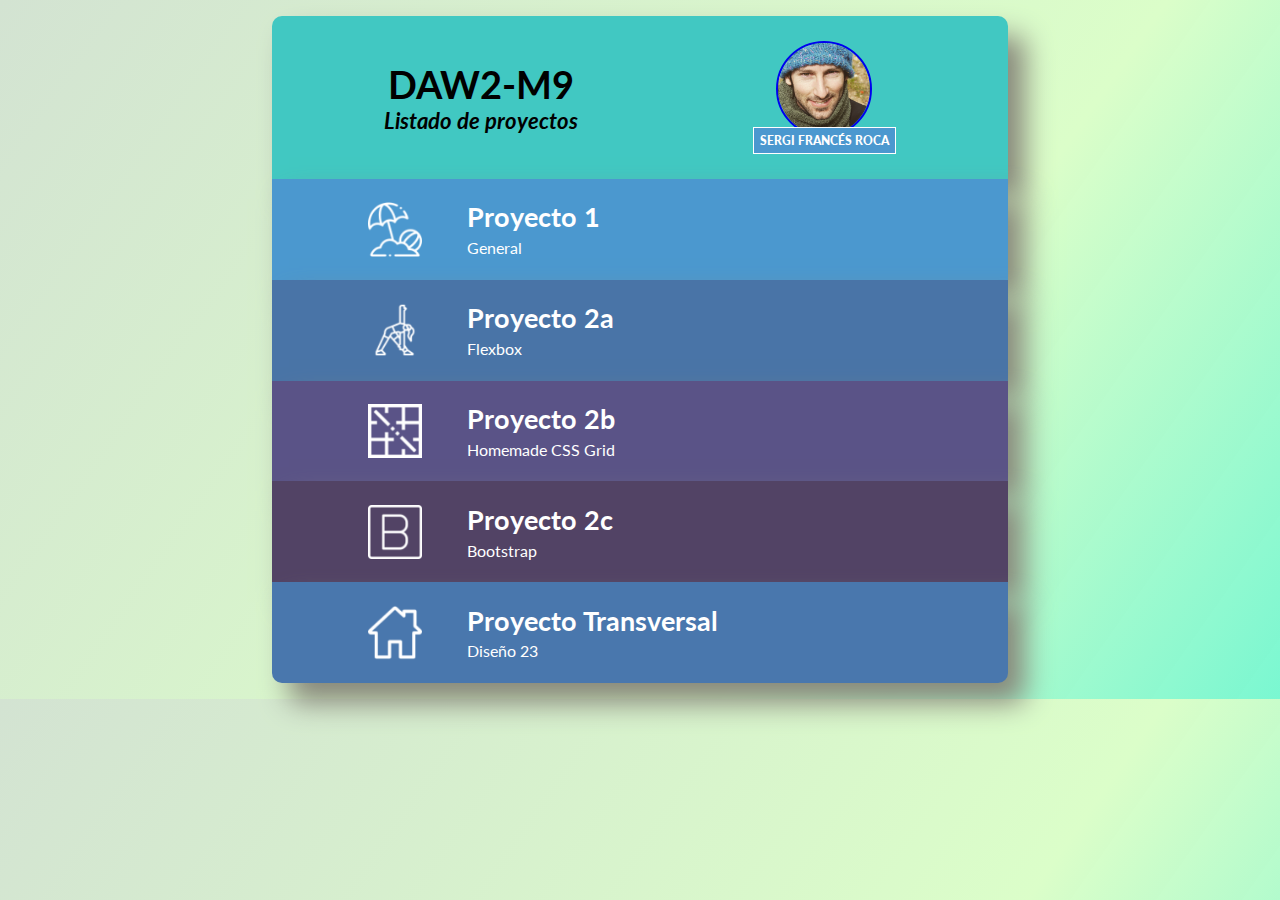
==== index.html @ 59dc9864 "Update index.html" ====
<!DOCTYPE html>
<html lang="en">

<head>
    <meta charset="UTF-8">
    <meta name="viewport" content="width=device-width, initial-scale=1.0">
    <title>Document</title>
    <link rel="stylesheet" href="./css/styleMenu.css">
    <link rel="preconnect" href="https://fonts.gstatic.com">
    <link href="https://fonts.googleapis.com/css2?family=Lato:wght@300&display=swap" rel="stylesheet">
</head>

<body>
    <div class="main-container">
        <header>
            <hgroup class="titulo">
                <h1>DAW2-M9</h1>
                <h3>Listado de proyectos</h3>
            </hgroup>
            <a class="me" href="./UF01 - HTML/CV Html/index.html">
                <img class="perfil" src="./img/perfil.png" alt="fotoperfil">
                <p>Sergi Francés Roca</p>
            </a>

        </header>

        <div class="item item1">
            <a href="./UF01 - HTML/Proyecto1/index.htm" class="fill-div">
                <img src="./img/beach-umbrella.png" alt="">
                <div class="text">
                    <h4>Proyecto 1</h4>
                    <p>General</p>
                </div>

            </a>
        </div>
        <div class="item item2">
            <a href="./UF01 - HTML/proyecto2/index.html" class="fill-div">
                <img src="./img/yoga.png" alt="">
                <div class="text">
                    <h4>Proyecto 2a</h4>
                    <p>Flexbox</p>
                </div>
            </a>
        </div>
        <div class="item item3">
            <a href="./UF01 - HTML/Proyecto2b/index.html" class="fill-div">
                <img src="./img/grid-off.png" alt="">
                <div class="text">
                    <h4>Proyecto 2b</h4>
                    <p>Homemade CSS Grid</p>
                </div>

            </a>
        </div>
        <div class="item item4">
            <a href="./UF01 - HTML/Proyecto2c/index.html" class="fill-div">
                <img src="./img/oreja.png" alt="">
                <div class="text">
                    <h4>Proyecto 2c</h4>
                    <p>Bootstrap</p>
                </div>

            </a>
        </div>
        <div class="item item5">
            <a href="./UF01 - HTML/Diseño23/index.html" class="fill-div">
                <img src="./img/hogar.png" alt="">
                <div class="text">
                    <h4>Proyecto Transversal</h4>
                    <p>Diseño 23</p>
                </div>

            </a>
        </div>


    </div>

</body>

</html>
---- css/styleMenu.css ----
* {
    box-sizing: border-box;
    margin: 0;
}

body {
    background: rgb(211, 227, 210);
    background: linear-gradient(125deg, rgba(211, 227, 210, 1) 0%, rgba(219, 254, 201, 1) 66%, rgba(118, 247, 208, 0.9710259103641457) 100%);
}

.main-container {
    width: 60%;
    margin: auto;
    font-family: 'Lato', sans-serif;
    padding: 1em;
}

header {
    display: flex;
    box-shadow: 17px 20px 28px #88887B;
    background-color: #41C8C2;
    padding: 1.3em;
    font-weight: 900;
    font-size: larger;
    border-top-right-radius: 10px;
    border-top-left-radius: 10px;
    text-align: center;
    justify-content: space-around;
    align-items: center;
}

hgroup {
    vertical-align: middle;
}

.perfil {
    width: 5em;
    height: 5em;
    border-radius: 50%;
    margin: 0;
    border: 2px solid;
}

.me {
    text-decoration: none;
    display: flex;
    flex-direction: column;
    align-items: center;
}

.me p {
    background-color: #4B98CF;
    padding: 0.5em;
    color: white;
    border: 1px solid;
    margin-top: -9.5px;
    text-transform: uppercase;
}

.perfil:hover {
    border: 2px solid red;
    cursor: pointer;
}

p {
    font-size: 0.6em;
}

h3 {
    font-style: italic;
}

.item1 {
    background-color: #4B98CF;
}

.item2 {
    background-color: #4974A7;
}

.item3 {
    background-color: #5A5387;
}

.item4 {
    background-color: #524365;
}

.item5 {
    background-color: #4977AD;
    border-bottom-left-radius: 10px;
    border-bottom-right-radius: 10px;
}

.item {
    display: flex;
    justify-content: space-around;
    width: 100%;
    height: 6.3em;
    box-shadow: 17px 20px 28px #88887B;
    padding-left: 6em;
}

.item:hover {
    border: 2px solid red;
}

a.fill-div {
    display: flex;
    height: 100%;
    width: 100%;
    text-decoration: none;
    align-items: center;
    color: white;
    font-size: 2em;
}

img {
    height: 1.7em;
    width: auto;
    margin-right: 1.4em;
}

.text {
    display: flex;
    flex-direction: column;
    font-size: smaller;
    height: 60%;
    justify-content: space-around;
}

@media screen and (max-width: 900px) {
    .text {
        display: none;
    }
    .item {
        padding-left: unset;
    }
    img {
        margin-right: unset;
    }
    a {
        justify-content: center;
    }
    header {
        font-size: small;
    }
    .me p {
        display: none;
    }
}

@media screen and (max-width: 420px) {
    .main-container {
        width: 100%;
    }
}
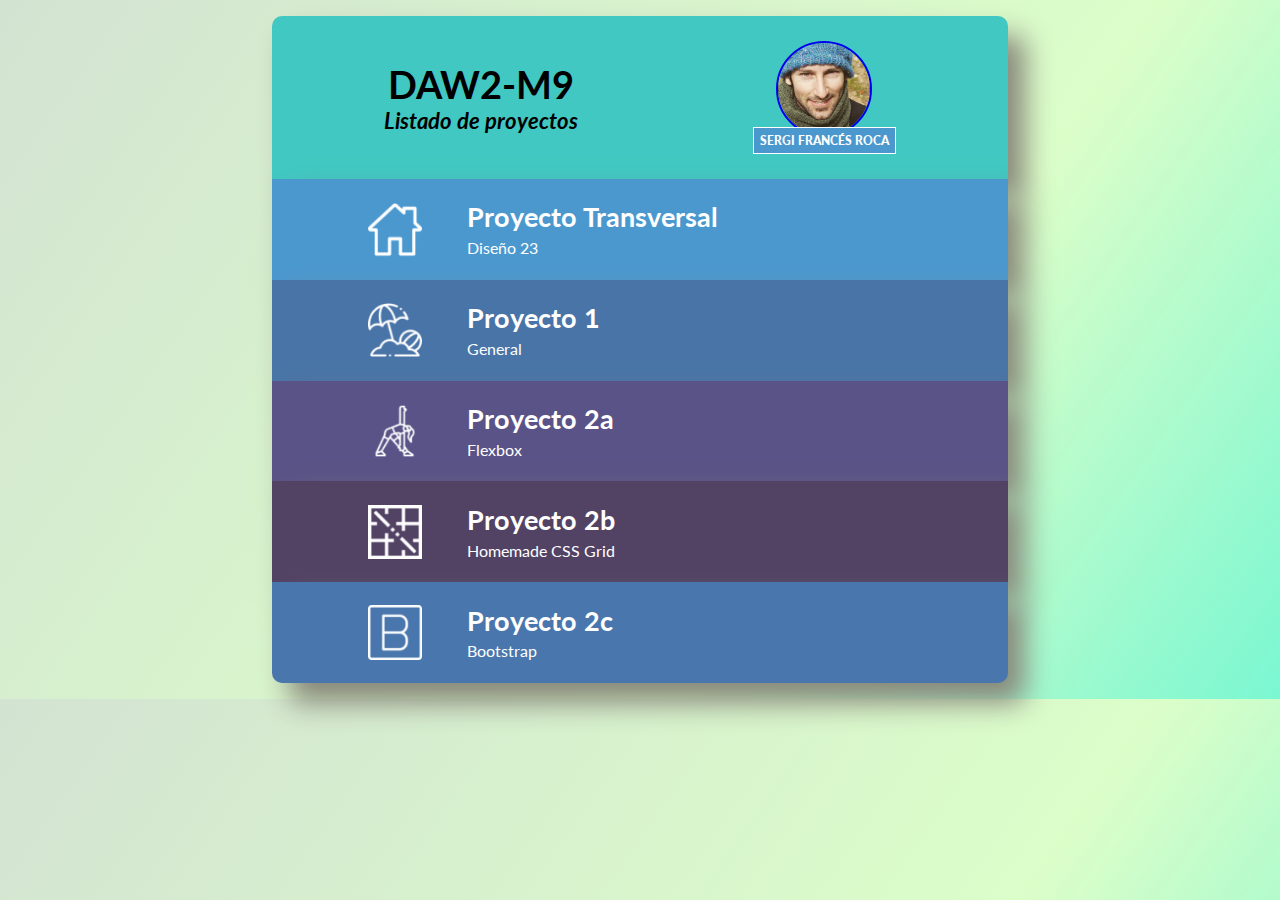
==== commit a73d3899: "reorganizacion portada" ====
--- a/index.html
+++ b/index.html
@@ -17,14 +17,23 @@
                 <h1>DAW2-M9</h1>
                 <h3>Listado de proyectos</h3>
             </hgroup>
-            <a class="me" href="./UF01 - HTML/CV Html/index.html">
+            <a class="me" href="./UF01 - HTML/CvHTML/index.html">
                 <img class="perfil" src="./img/perfil.png" alt="fotoperfil">
                 <p>Sergi Francés Roca</p>
             </a>
 
         </header>
+        <div class="item item1">
+            <a href="./UF01 - HTML/Diseño23/index.html" class="fill-div">
+                <img src="./img/hogar.png" alt="">
+                <div class="text">
+                    <h4>Proyecto Transversal</h4>
+                    <p>Diseño 23</p>
+                </div>
 
-        <div class="item item1">
+            </a>
+        </div>
+        <div class="item item2">
             <a href="./UF01 - HTML/Proyecto1/index.htm" class="fill-div">
                 <img src="./img/beach-umbrella.png" alt="">
                 <div class="text">
@@ -34,7 +43,7 @@
 
             </a>
         </div>
-        <div class="item item2">
+        <div class="item item3">
             <a href="./UF01 - HTML/proyecto2/index.html" class="fill-div">
                 <img src="./img/yoga.png" alt="">
                 <div class="text">
@@ -43,7 +52,7 @@
                 </div>
             </a>
         </div>
-        <div class="item item3">
+        <div class="item item4">
             <a href="./UF01 - HTML/Proyecto2b/index.html" class="fill-div">
                 <img src="./img/grid-off.png" alt="">
                 <div class="text">
@@ -53,7 +62,7 @@
 
             </a>
         </div>
-        <div class="item item4">
+        <div class="item item5">
             <a href="./UF01 - HTML/Proyecto2c/index.html" class="fill-div">
                 <img src="./img/oreja.png" alt="">
                 <div class="text">
@@ -63,20 +72,11 @@
 
             </a>
         </div>
-        <div class="item item5">
-            <a href="./UF01 - HTML/Diseño23/index.html" class="fill-div">
-                <img src="./img/hogar.png" alt="">
-                <div class="text">
-                    <h4>Proyecto Transversal</h4>
-                    <p>Diseño 23</p>
-                </div>
 
-            </a>
-        </div>
 
 
     </div>
 
 </body>
 
-</html>
+</html>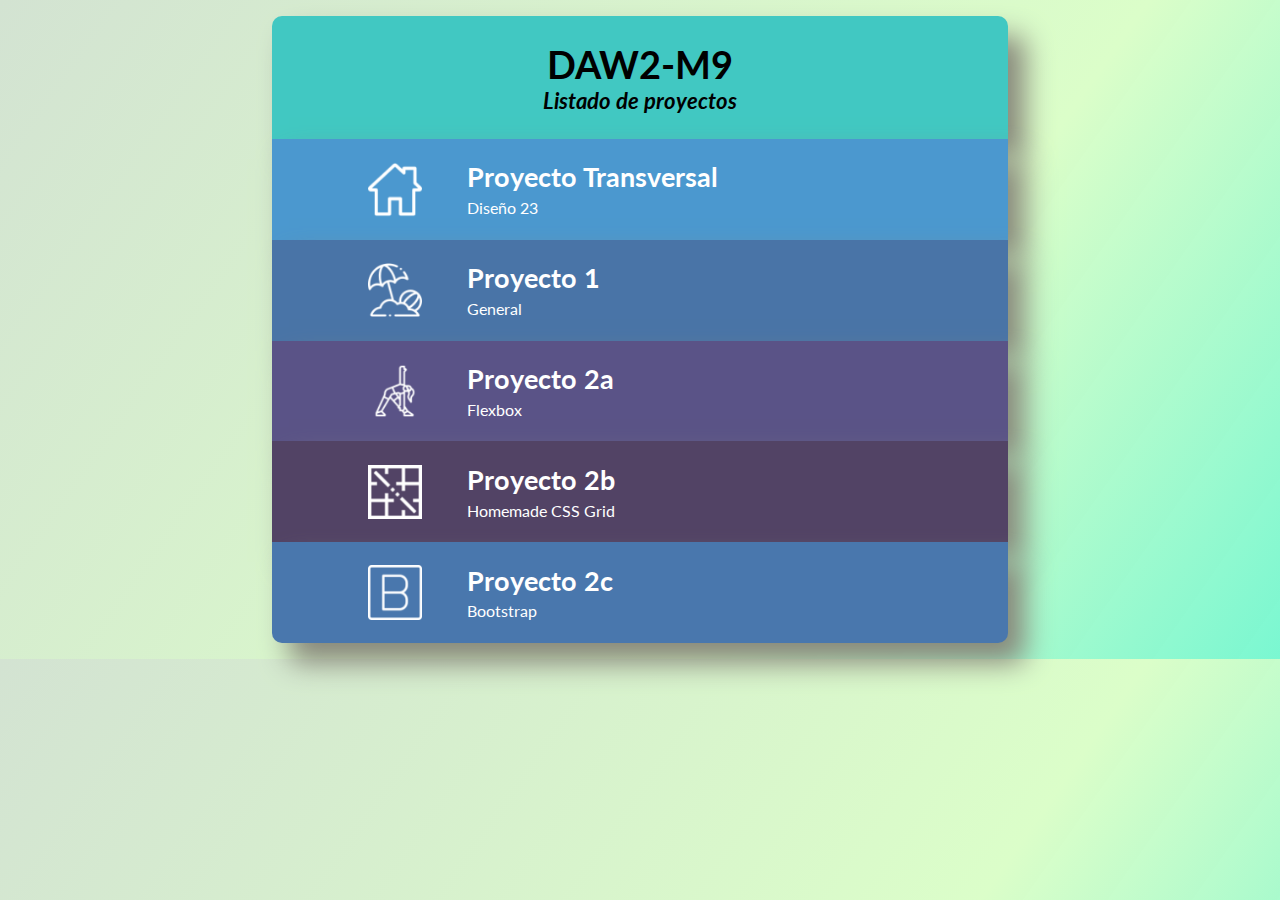
==== commit 7f7d580c: "Arreglo issue. Nuevo .gitignore, he quitado curriculum" ====
--- a/index.html
+++ b/index.html
@@ -5,7 +5,7 @@
     <meta charset="UTF-8">
     <meta name="viewport" content="width=device-width, initial-scale=1.0">
     <title>Document</title>
-    <link rel="stylesheet" href="./css/styleMenu.css">
+    <link rel="stylesheet" href="./UF01 - HTML/PortadaProyectos/css/styleMenu.css">
     <link rel="preconnect" href="https://fonts.gstatic.com">
     <link href="https://fonts.googleapis.com/css2?family=Lato:wght@300&display=swap" rel="stylesheet">
 </head>
@@ -17,15 +17,11 @@
                 <h1>DAW2-M9</h1>
                 <h3>Listado de proyectos</h3>
             </hgroup>
-            <a class="me" href="./UF01 - HTML/CvHTML/index.html">
-                <img class="perfil" src="./img/perfil.png" alt="fotoperfil">
-                <p>Sergi Francés Roca</p>
-            </a>
 
         </header>
         <div class="item item1">
             <a href="./UF01 - HTML/Diseño23/index.html" class="fill-div">
-                <img src="./img/hogar.png" alt="">
+                <img src="./UF01 - HTML/PortadaProyectos/img/hogar.png" alt="">
                 <div class="text">
                     <h4>Proyecto Transversal</h4>
                     <p>Diseño 23</p>
@@ -35,7 +31,7 @@
         </div>
         <div class="item item2">
             <a href="./UF01 - HTML/Proyecto1/index.htm" class="fill-div">
-                <img src="./img/beach-umbrella.png" alt="">
+                <img src="./UF01 - HTML/PortadaProyectos/img/beach-umbrella.png" alt="">
                 <div class="text">
                     <h4>Proyecto 1</h4>
                     <p>General</p>
@@ -45,7 +41,7 @@
         </div>
         <div class="item item3">
             <a href="./UF01 - HTML/proyecto2/index.html" class="fill-div">
-                <img src="./img/yoga.png" alt="">
+                <img src="./UF01 - HTML/PortadaProyectos/img/yoga.png" alt="">
                 <div class="text">
                     <h4>Proyecto 2a</h4>
                     <p>Flexbox</p>
@@ -54,7 +50,7 @@
         </div>
         <div class="item item4">
             <a href="./UF01 - HTML/Proyecto2b/index.html" class="fill-div">
-                <img src="./img/grid-off.png" alt="">
+                <img src="./UF01 - HTML/PortadaProyectos/img/grid-off.png" alt="">
                 <div class="text">
                     <h4>Proyecto 2b</h4>
                     <p>Homemade CSS Grid</p>
@@ -64,7 +60,7 @@
         </div>
         <div class="item item5">
             <a href="./UF01 - HTML/Proyecto2c/index.html" class="fill-div">
-                <img src="./img/oreja.png" alt="">
+                <img src="./UF01 - HTML/PortadaProyectos/img/oreja.png" alt="">
                 <div class="text">
                     <h4>Proyecto 2c</h4>
                     <p>Bootstrap</p>
--- a/UF01 - HTML/PortadaProyectos/css/styleMenu.css
+++ b/UF01 - HTML/PortadaProyectos/css/styleMenu.css
@@ -0,0 +1,157 @@
+* {
+    box-sizing: border-box;
+    margin: 0;
+}
+
+body {
+    background: rgb(211, 227, 210);
+    background: linear-gradient(125deg, rgba(211, 227, 210, 1) 0%, rgba(219, 254, 201, 1) 66%, rgba(118, 247, 208, 0.9710259103641457) 100%);
+}
+
+.main-container {
+    width: 60%;
+    margin: auto;
+    font-family: 'Lato', sans-serif;
+    padding: 1em;
+}
+
+header {
+    display: flex;
+    box-shadow: 17px 20px 28px #88887B;
+    background-color: #41C8C2;
+    padding: 1.3em;
+    font-weight: 900;
+    font-size: larger;
+    border-top-right-radius: 10px;
+    border-top-left-radius: 10px;
+    text-align: center;
+    justify-content: space-around;
+    align-items: center;
+}
+
+hgroup {
+    vertical-align: middle;
+}
+
+.perfil {
+    width: 5em;
+    height: 5em;
+    border-radius: 50%;
+    margin: 0;
+    border: 2px solid;
+}
+
+.me {
+    text-decoration: none;
+    display: flex;
+    flex-direction: column;
+    align-items: center;
+}
+
+.me p {
+    background-color: #4B98CF;
+    padding: 0.5em;
+    color: white;
+    border: 1px solid;
+    margin-top: -9.5px;
+    text-transform: uppercase;
+}
+
+.perfil:hover {
+    border: 2px solid red;
+    cursor: pointer;
+}
+
+p {
+    font-size: 0.6em;
+}
+
+h3 {
+    font-style: italic;
+}
+
+.item1 {
+    background-color: #4B98CF;
+}
+
+.item2 {
+    background-color: #4974A7;
+}
+
+.item3 {
+    background-color: #5A5387;
+}
+
+.item4 {
+    background-color: #524365;
+}
+
+.item5 {
+    background-color: #4977AD;
+    border-bottom-left-radius: 10px;
+    border-bottom-right-radius: 10px;
+}
+
+.item {
+    display: flex;
+    justify-content: space-around;
+    width: 100%;
+    height: 6.3em;
+    box-shadow: 17px 20px 28px #88887B;
+    padding-left: 6em;
+}
+
+.item:hover {
+    border: 2px solid red;
+}
+
+a.fill-div {
+    display: flex;
+    height: 100%;
+    width: 100%;
+    text-decoration: none;
+    align-items: center;
+    color: white;
+    font-size: 2em;
+}
+
+img {
+    height: 1.7em;
+    width: auto;
+    margin-right: 1.4em;
+}
+
+.text {
+    display: flex;
+    flex-direction: column;
+    font-size: smaller;
+    height: 60%;
+    justify-content: space-around;
+}
+
+@media screen and (max-width: 900px) {
+    .text {
+        display: none;
+    }
+    .item {
+        padding-left: unset;
+    }
+    img {
+        margin-right: unset;
+    }
+    a {
+        justify-content: center;
+    }
+    header {
+        font-size: small;
+    }
+    .me p {
+        display: none;
+    }
+}
+
+@media screen and (max-width: 420px) {
+    .main-container {
+        width: 100%;
+    }
+}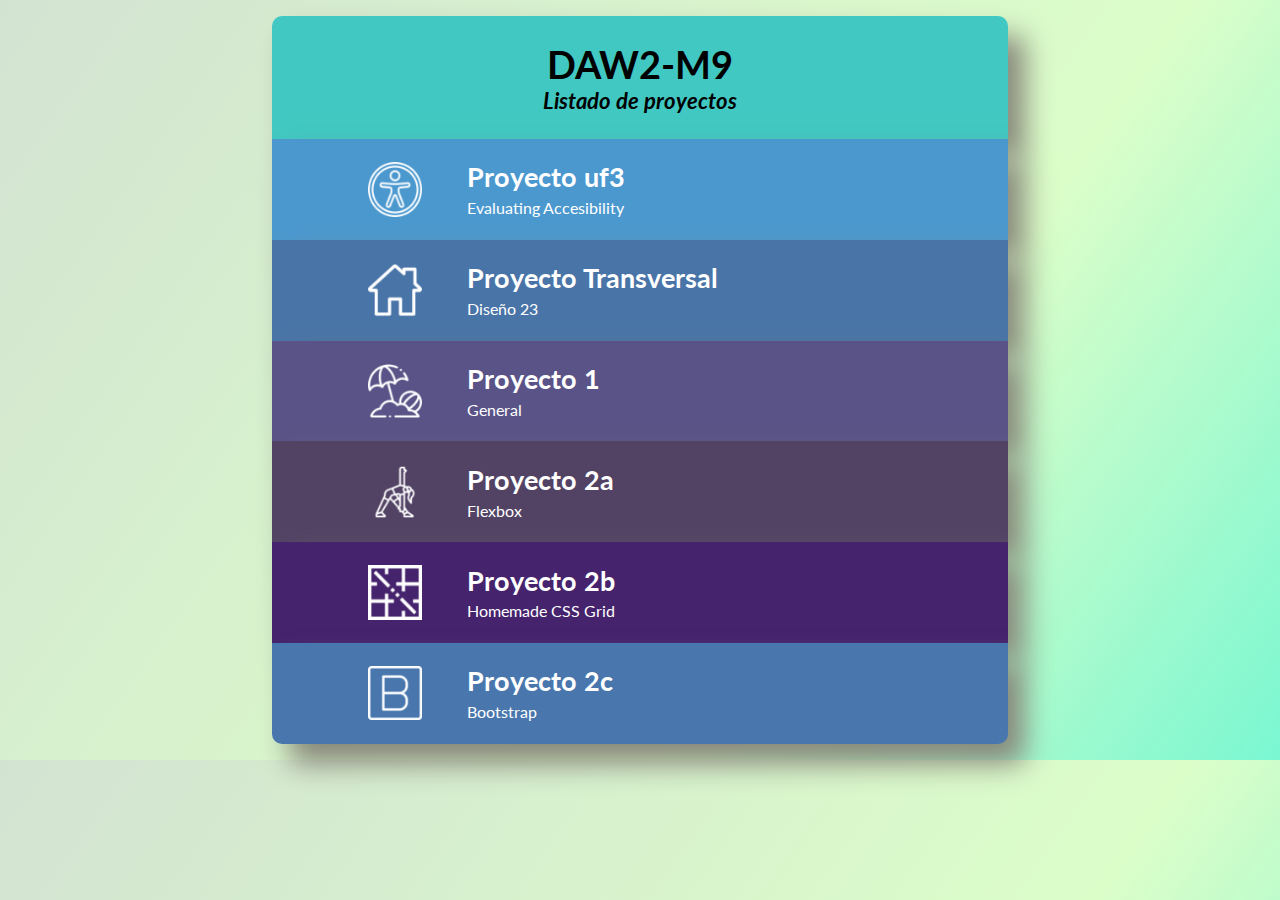
==== commit 29520ecd: "new repair - accesibilidad" ====
--- a/index.html
+++ b/index.html
@@ -20,6 +20,16 @@
 
         </header>
         <div class="item item1">
+            <a href="./UF3/Proyecto/index.html" class="fill-div">
+                <img src="./UF01 - HTML/PortadaProyectos/img/accesibilidad.png" alt="">
+                <div class="text">
+                    <h4>Proyecto uf3</h4>
+                    <p>Evaluating Accesibility</p>
+                </div>
+            </a>
+        </div>
+
+        <div class="item item2">
             <a href="./UF01 - HTML/Diseño23/index.html" class="fill-div">
                 <img src="./UF01 - HTML/PortadaProyectos/img/hogar.png" alt="">
                 <div class="text">
@@ -29,7 +39,7 @@
 
             </a>
         </div>
-        <div class="item item2">
+        <div class="item item3">
             <a href="./UF01 - HTML/Proyecto1/index.htm" class="fill-div">
                 <img src="./UF01 - HTML/PortadaProyectos/img/beach-umbrella.png" alt="">
                 <div class="text">
@@ -39,7 +49,7 @@
 
             </a>
         </div>
-        <div class="item item3">
+        <div class="item item4">
             <a href="./UF01 - HTML/proyecto2/index.html" class="fill-div">
                 <img src="./UF01 - HTML/PortadaProyectos/img/yoga.png" alt="">
                 <div class="text">
@@ -48,17 +58,16 @@
                 </div>
             </a>
         </div>
-        <div class="item item4">
+        <div class="item item5">
             <a href="./UF01 - HTML/Proyecto2b/index.html" class="fill-div">
                 <img src="./UF01 - HTML/PortadaProyectos/img/grid-off.png" alt="">
                 <div class="text">
                     <h4>Proyecto 2b</h4>
                     <p>Homemade CSS Grid</p>
                 </div>
-
             </a>
         </div>
-        <div class="item item5">
+        <div class="item item6">
             <a href="./UF01 - HTML/Proyecto2c/index.html" class="fill-div">
                 <img src="./UF01 - HTML/PortadaProyectos/img/oreja.png" alt="">
                 <div class="text">
@@ -71,6 +80,7 @@
 
 
 
+
     </div>
 
 </body>
--- a/UF01 - HTML/PortadaProyectos/css/styleMenu.css
+++ b/UF01 - HTML/PortadaProyectos/css/styleMenu.css
@@ -33,35 +33,6 @@
     vertical-align: middle;
 }
 
-.perfil {
-    width: 5em;
-    height: 5em;
-    border-radius: 50%;
-    margin: 0;
-    border: 2px solid;
-}
-
-.me {
-    text-decoration: none;
-    display: flex;
-    flex-direction: column;
-    align-items: center;
-}
-
-.me p {
-    background-color: #4B98CF;
-    padding: 0.5em;
-    color: white;
-    border: 1px solid;
-    margin-top: -9.5px;
-    text-transform: uppercase;
-}
-
-.perfil:hover {
-    border: 2px solid red;
-    cursor: pointer;
-}
-
 p {
     font-size: 0.6em;
 }
@@ -87,6 +58,10 @@
 }
 
 .item5 {
+    background-color: #45236d;
+}
+
+.item6 {
     background-color: #4977AD;
     border-bottom-left-radius: 10px;
     border-bottom-right-radius: 10px;
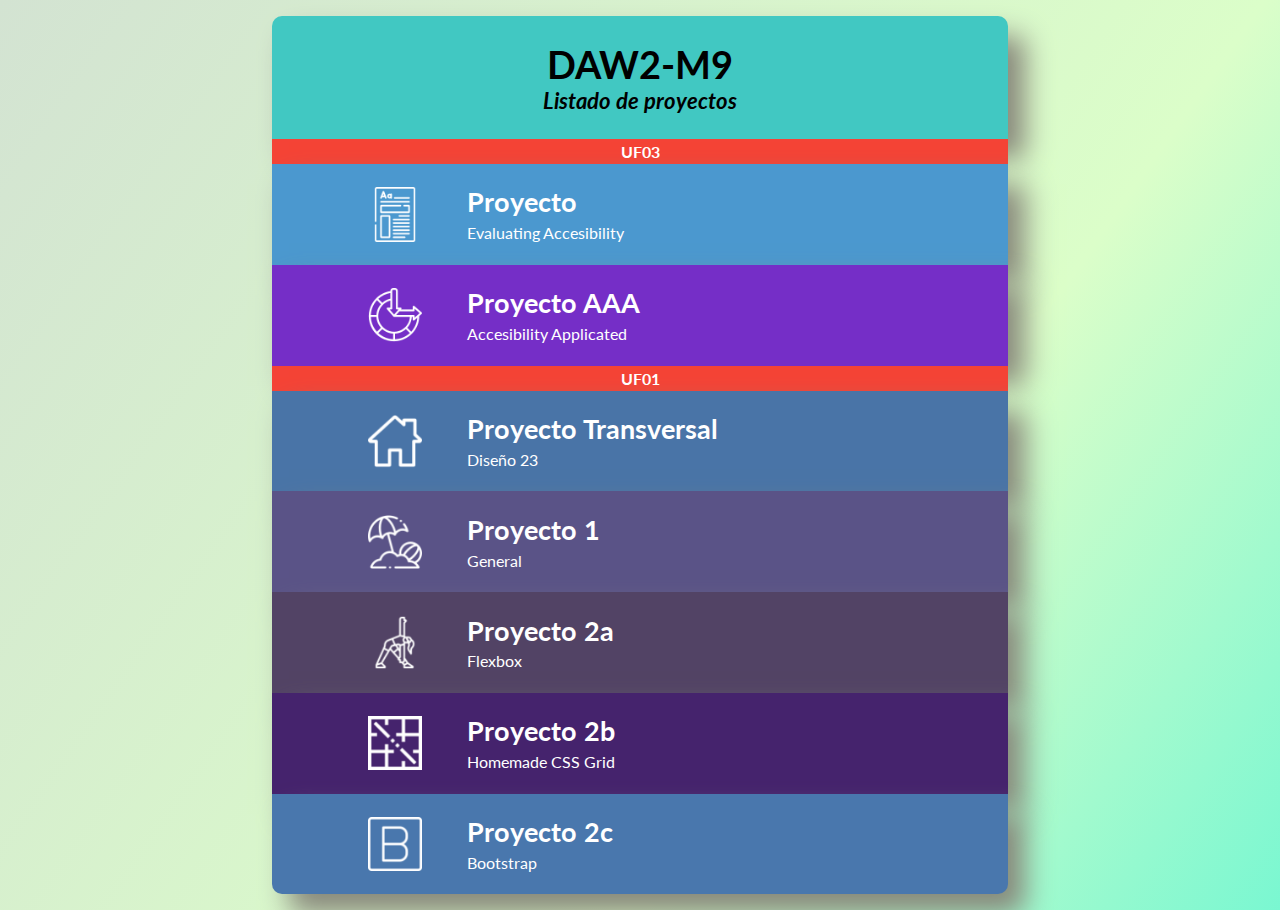
==== commit 88eaba83: "new - proyecto AAA" ====
--- a/index.html
+++ b/index.html
@@ -19,16 +19,31 @@
             </hgroup>
 
         </header>
+
+        <!--############################# UF3 #############################-->
+        <h2 class="uf">UF03</h2>
         <div class="item item1">
             <a href="./UF3/Proyecto/index.html" class="fill-div">
-                <img src="./UF01 - HTML/PortadaProyectos/img/accesibilidad.png" alt="">
+                <img src="./UF01 - HTML/PortadaProyectos/img/template.png" alt="">
                 <div class="text">
-                    <h4>Proyecto uf3</h4>
+                    <h4>Proyecto</h4>
                     <p>Evaluating Accesibility</p>
                 </div>
             </a>
         </div>
 
+        <div class="item item7">
+            <a href="./UF3/Proyecto_AAA/index.html" class="fill-div">
+                <img src="./UF01 - HTML/PortadaProyectos/img/aaa.png" alt="">
+                <div class="text">
+                    <h4>Proyecto AAA</h4>
+                    <p>Accesibility Applicated</p>
+                </div>
+            </a>
+        </div>
+
+        <!--############################# UF1 #############################-->
+        <h2 class="uf">UF01</h2>
         <div class="item item2">
             <a href="./UF01 - HTML/Diseño23/index.html" class="fill-div">
                 <img src="./UF01 - HTML/PortadaProyectos/img/hogar.png" alt="">
--- a/UF01 - HTML/PortadaProyectos/css/styleMenu.css
+++ b/UF01 - HTML/PortadaProyectos/css/styleMenu.css
@@ -61,6 +61,10 @@
     background-color: #45236d;
 }
 
+.item7 {
+    background-color: #752ec7;
+}
+
 .item6 {
     background-color: #4977AD;
     border-bottom-left-radius: 10px;
@@ -77,7 +81,7 @@
 }
 
 .item:hover {
-    border: 2px solid red;
+    border: 10px solid transparent;
 }
 
 a.fill-div {
@@ -129,4 +133,12 @@
     .main-container {
         width: 100%;
     }
+}
+
+h2.uf {
+    background: #f44336;
+    text-align: center;
+    color: white;
+    font-size: 1em;
+    padding: 3px;
 }